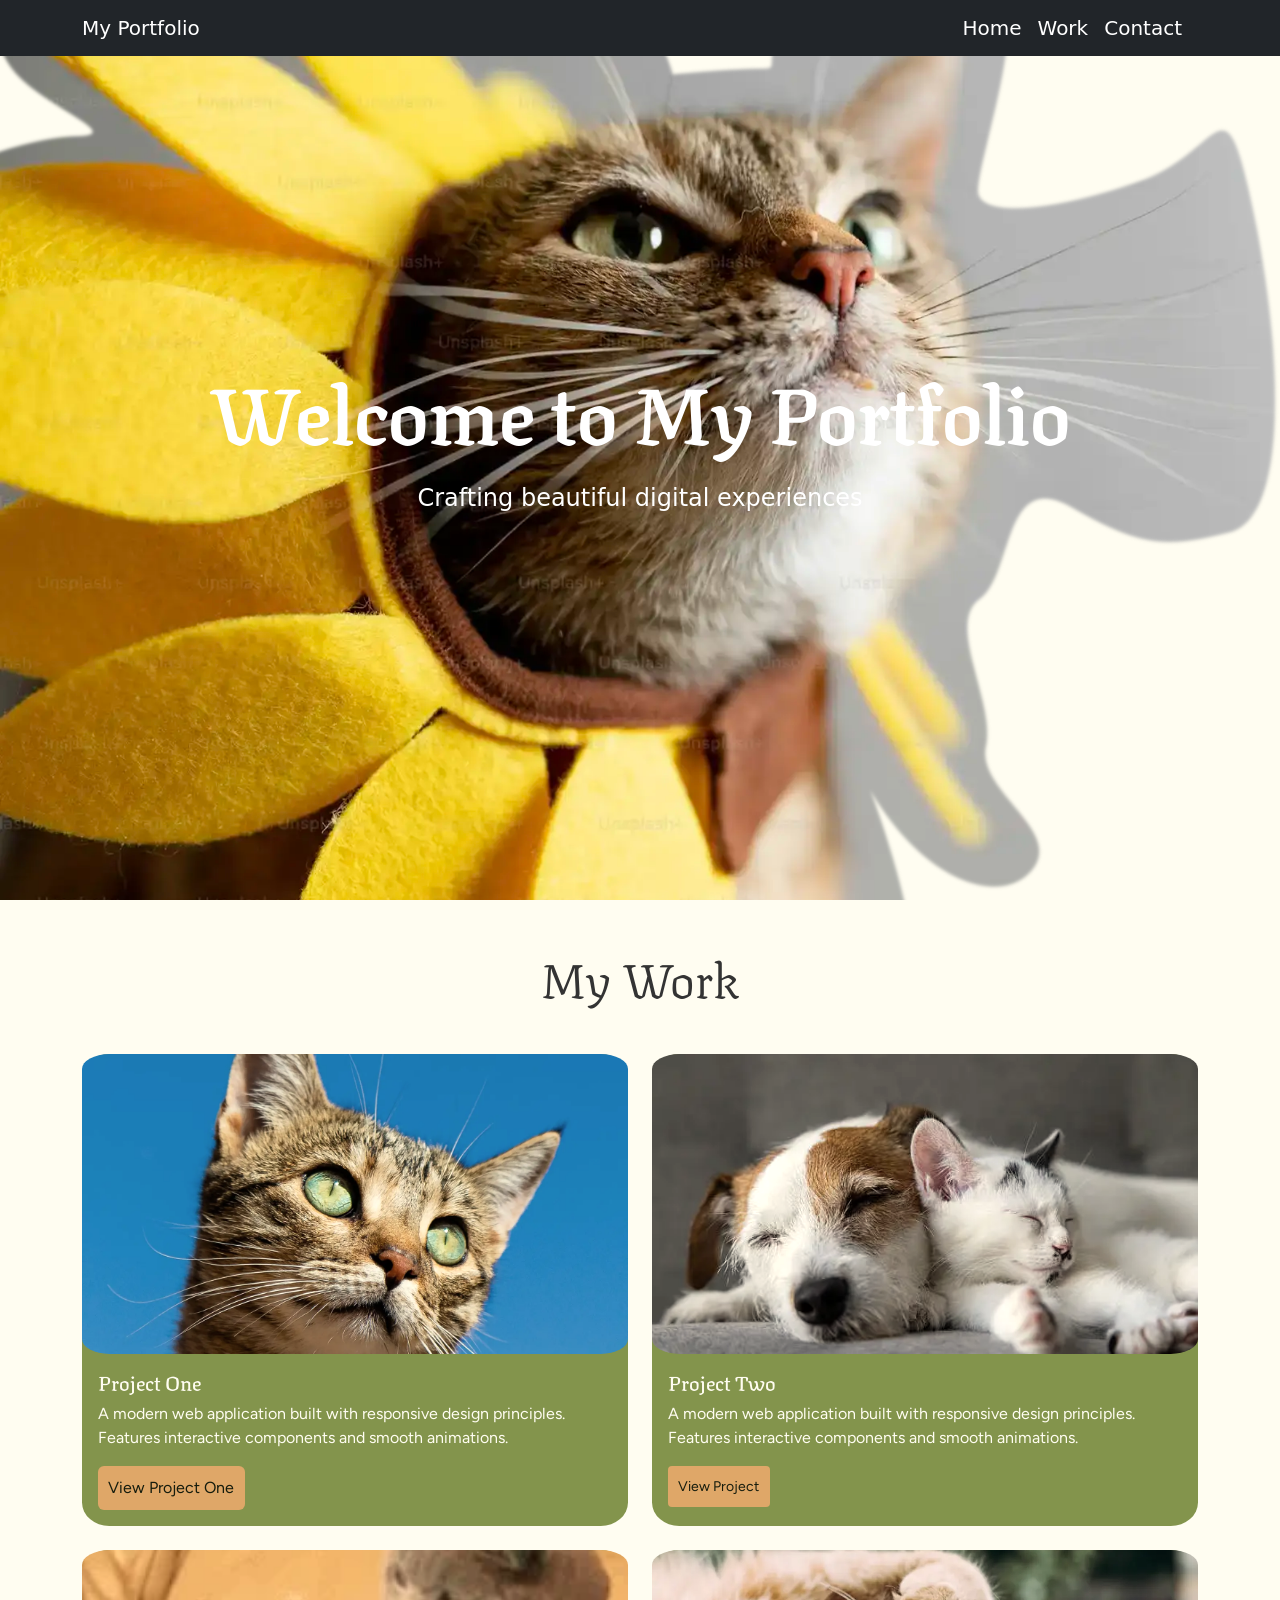
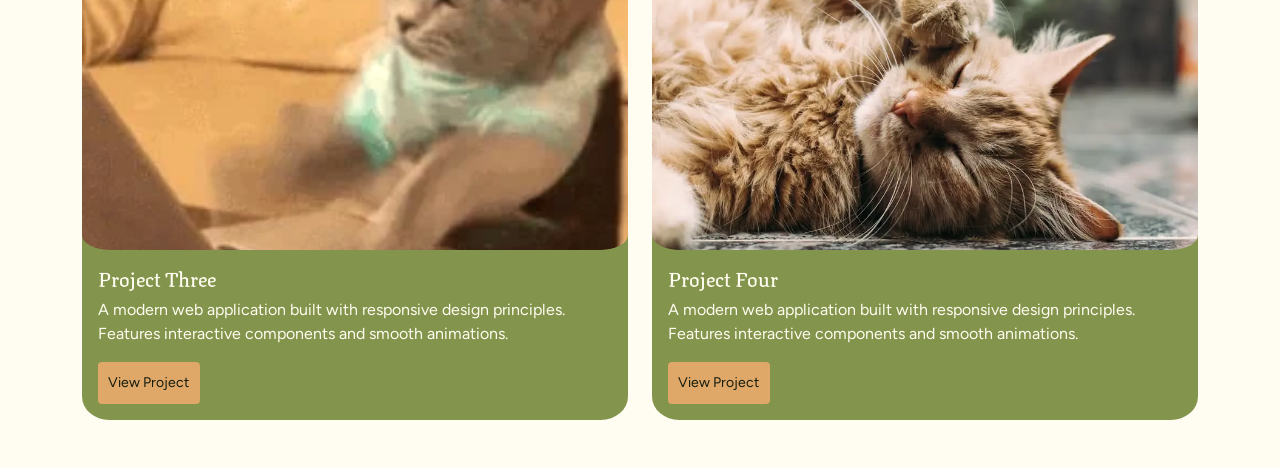
==== index.html @ 9da07349 "Added modal image, fix image size" ====
<!DOCTYPE html>
<html lang="en">

	<head>
		<link rel="stylesheet" href="https://cdnjs.cloudflare.com/ajax/libs/animate.css/4.1.1/animate.min.css"/>
		
		<meta name="viewport" content="width=device-width, initial-scale=1">

		<title>Gwynnevere Vang</title>

		<link href="https://cdn.jsdelivr.net/npm/bootstrap@5.3.8/dist/css/bootstrap.min.css" rel="stylesheet" integrity="sha384-sRIl4kxILFvY47J16cr9ZwB07vP4J8+LH7qKQnuqkuIAvNWLzeN8tE5YBujZqJLB" crossorigin="anonymous">

		<link href="./styles/style.css" rel="stylesheet">
	</head>
	
	<body>
		<!-- Navigation -->
		<nav class="navbar navbar-expand-lg navbar-dark bg-dark fixed-top">
			<div class="container">
				<a class="navbar-brand" href="#">My Portfolio</a>
				<div class="collapse navbar-collapse" id="navbarNav">
					<ul class="navbar-nav ms-auto">
						<li class="nav-item">
							<a class="navbar-brand" href="#hero">Home</a>
						</li>
						<li class="nav-item">
							<a class="navbar-brand" href="#work">Work</a>
						</li>
						<li class="nav-item">
							<a class="navbar-brand" href="#contact">Contact</a>
						</li>
					</ul>
				</div>
			</div>
		</nav>

		<!-- Hero Section -->
		<section id="hero" class="hero-section">
			<div class="container h-100 d-flex align-items-center justify-content-center">
				<div class="text-center text-white">
					<h1 class="display-1 fw-bold mb-4">Welcome to My Portfolio</h1>
					<p class="lead mb-4">Crafting beautiful digital experiences</p>
				</div>
			</div>
		</section>

		<!-- Work Section -->
		<section id="work" class="py-5 sans-serif">
			<div class="container">
				<h2 class="text-center mb-5 display-5">My Work</h2>
				
				<div class="row g-4">
					<!-- Work 1 -->
					<div class="col-md-6">
						<div class="card h-100 work-card">
							<img src="images/bluecat.webp">
							<div class="card-body">
								<h5 class="card-title">Project One</h5>
								<p class="card-text">A modern web application built with responsive design principles. Features interactive components and smooth animations.</p>
								<button type="button" class="btn btn-primary" data-bs-toggle="modal" data-bs-target="#projOneDetails">
 									 View Project One
								</button>
								
							</div>
						</div>
					</div>

					<!-- Work 2 -->
					<div class="col-md-6">
						<div class="card h-100 work-card">
							<img src="images/catfriend.webp">
							<div class="card-body">
								<h5 class="card-title">Project Two</h5>
								<p class="card-text">A modern web application built with responsive design principles. Features interactive components and smooth animations.</p>
								<a href="#" class="btn btn-sm btn-primary">View Project</a>
							</div>
						</div>
					</div>

					<!-- Work 3 -->
					<div class="col-md-6">
						<div class="card h-100 work-card">
							<img src="images/catkeyboard.webp">
							<div class="card-body">
								<h5 class="card-title">Project Three</h5>
								<p class="card-text">A modern web application built with responsive design principles. Features interactive components and smooth animations.</p>
								<a href="#" class="btn btn-sm btn-primary">View Project</a>
							</div>
						</div>
					</div>

					<!-- Work 4 -->
					<div class="col-md-6">
						<div class="card h-100 work-card">
							<img src="images/orangecat.webp">
							<div class="card-body">
								<h5 class="card-title">Project Four</h5>
								<p class="card-text">A modern web application built with responsive design principles. Features interactive components and smooth animations.</p>
								<a href="#" class="btn btn-sm btn-primary">View Project</a>
							</div>
						</div>
					</div>
				</div>
			</div>

			<!-- Modal -->
			<div class="modal fade" id="projOneDetails" tabindex="-1" aria-labelledby="exampleModalLabel" aria-hidden="true">
				<div class="modal-dialog .modal-fullscreen">
					<div class="modal-content">
						<div class="modal-header">
							<h1 class="modal-title fs-5" id="exampleModalLabel">Modal title</h1>
							<button type="button" class="btn-close" data-bs-dismiss="modal" aria-label="Close"></button>
						</div>
						<div class="modal-body">
							<div class="container">
								<div class="row">
									<div class="col-md-3">
										<h2>Gatito</h2>
									</div>
									<div class="col-md-9">
										<img src="images/bluecat.webp">
									</div>
								</div>
							</div>
						</div>
						<div class="modal-footer">
							<button type="button" class="btn btn-secondary" data-bs-dismiss="modal">Close</button>
						</div>
					</div>
				</div>
			</div>



		</section>

		<script src="https://cdn.jsdelivr.net/npm/bootstrap@5.3.8/dist/js/bootstrap.bundle.min.js" integrity="sha384-FKyoEForCGlyvwx9Hj09JcYn3nv7wiPVlz7YYwJrWVcXK/BmnVDxM+D2scQbITxI" crossorigin="anonymous"></script>
	</body>
</html>
---- styles/style.css ----
@import url('https://fonts.googleapis.com/css2?family=Texturina:ital,opsz,wght@0,12..72,100..900;1,12..72,100..900&display=swap');
@import url('https://fonts.googleapis.com/css2?family=Figtree:ital,wght@0,300..900;1,300..900&display=swap');

:root {
    --bg-color: #FFFDF1; 
    --text-color: #151C0D; 
    --highlight-color-one: #83944C; 
    --highlight-color-two: #DFA768; 
}

body {
    background-color: var(--bg-color);
    color: var(--text-color);
    
}
/* Hero Section */
.hero-section {
    background: url('../images/sunflowercat.webp') no-repeat center;
    background-size: cover;
    background-position: center;
    height: 100vh;
    display: flex;
    align-items: center;
    justify-content: center;
    color: white;
}

.bg-light {
    background-color: red;
}

.hero-section h1 {
    font-family: "Texturina", serif;
    font-weight: 700;
}

h2, h3, h4, h5 {
    font-family: "Texturina", serif;
    color: #151C0D;
}

.hero-section .lead {
    font-size: 1.5rem;
}

.btn {
    background-color: var(--highlight-color-two);
    color: #151C0D;
    border: none;
    padding: 2%;
}

.work-card img {
    height: 300px;
    object-fit: cover;
    border-radius: 5%;
    filter: sepia(20%);
}

.work-card {
    font-family: "Figtree", sans-serif;
    border-radius: 5%;
    border: none;
    background: #83944C;
    color: #FFFDF1;
}

h2 {
    font-weight: 700;
    color: #333;
}

.modal-boy img {
    width: 50%;
}
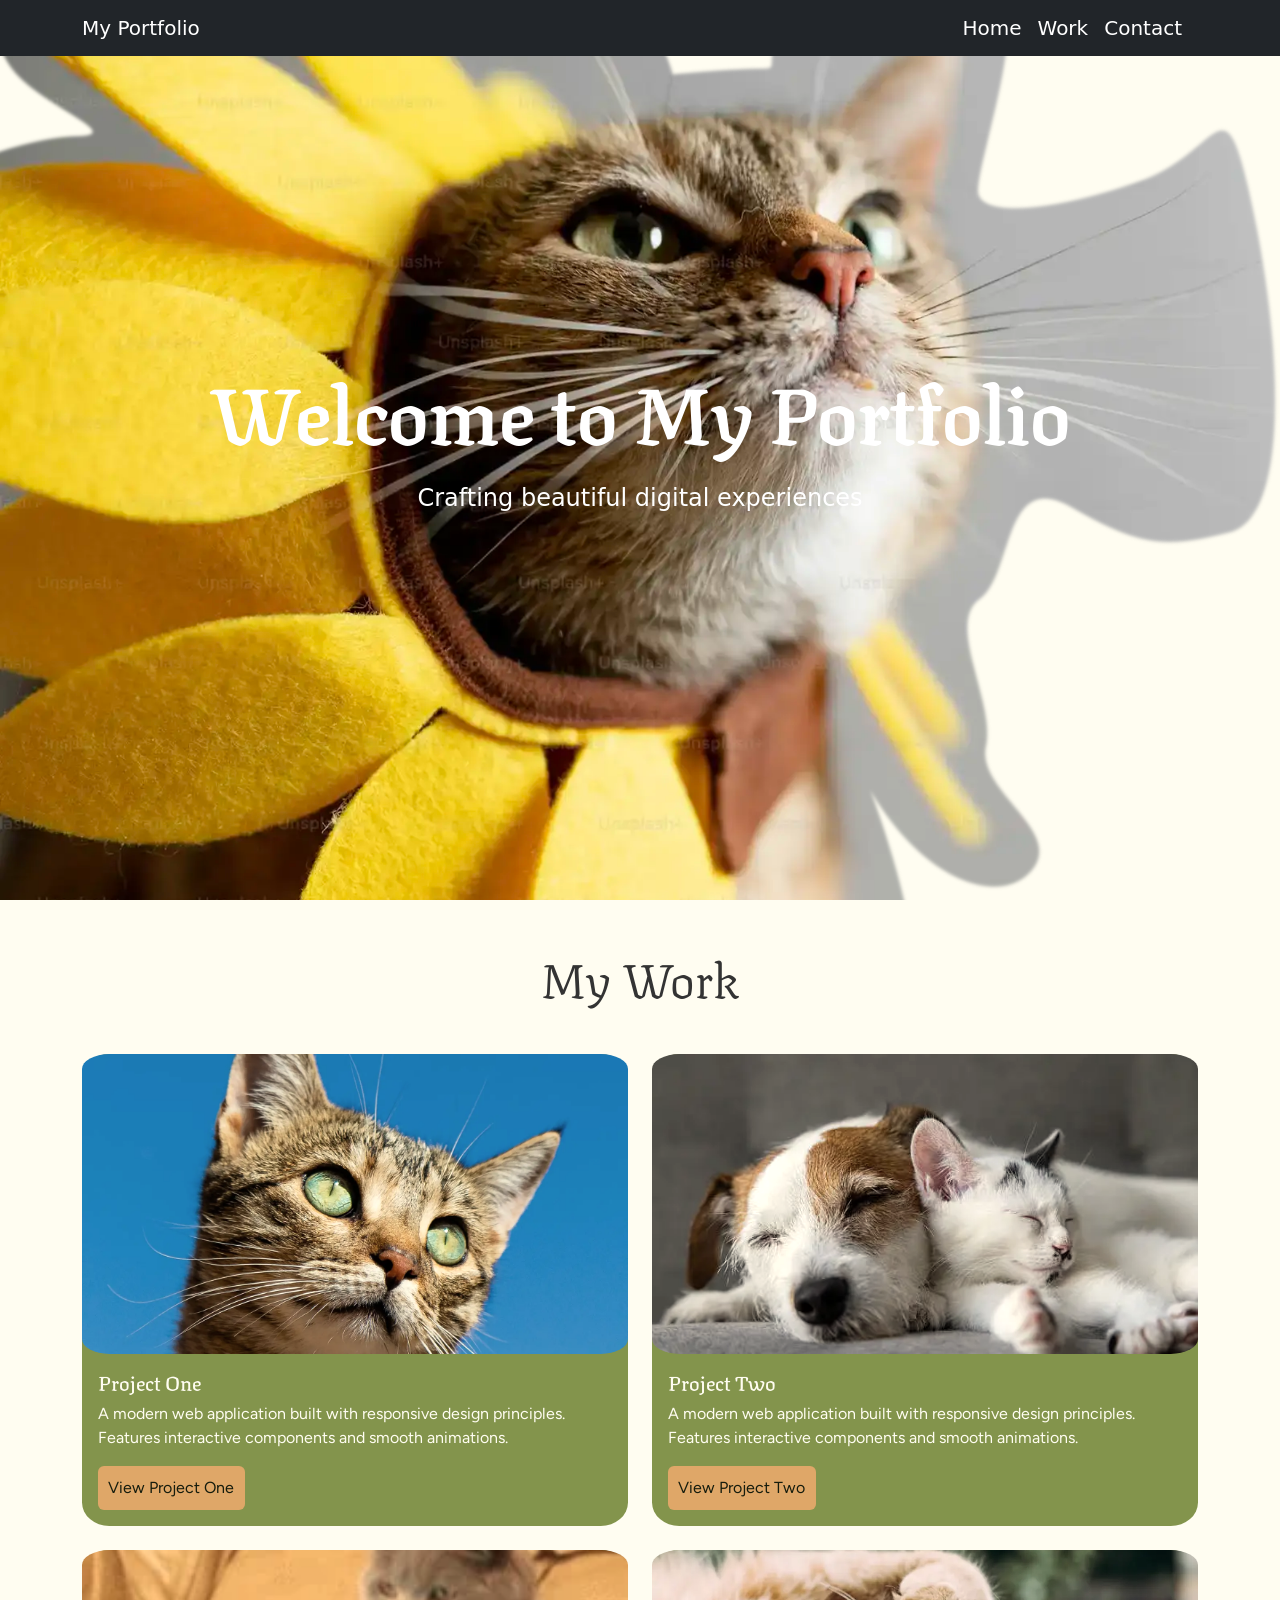
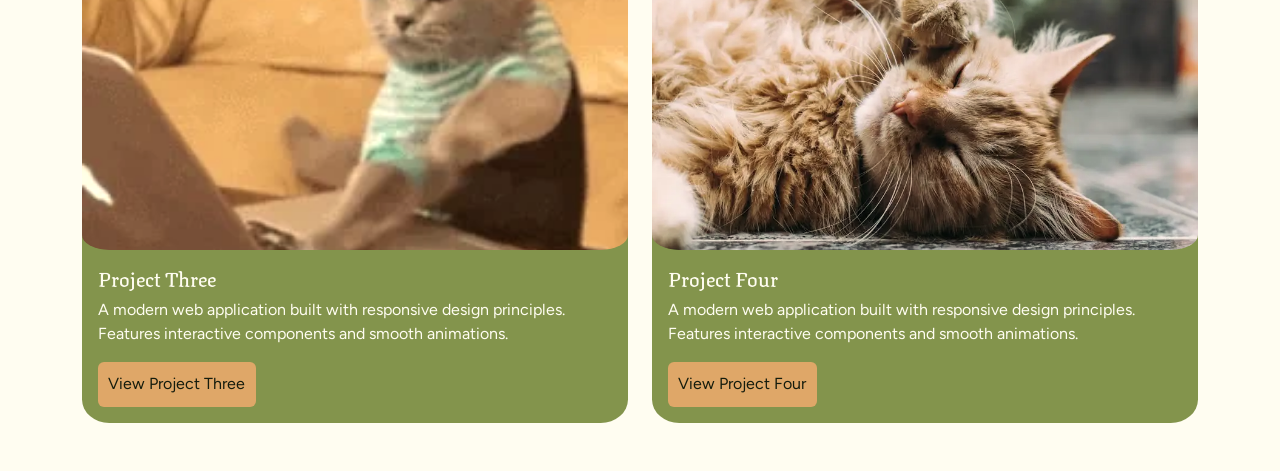
==== commit ab0f0d29: "Added modals for 2, 3, and 4" ====
--- a/index.html
+++ b/index.html
@@ -72,7 +72,9 @@
 							<div class="card-body">
 								<h5 class="card-title">Project Two</h5>
 								<p class="card-text">A modern web application built with responsive design principles. Features interactive components and smooth animations.</p>
-								<a href="#" class="btn btn-sm btn-primary">View Project</a>
+								<button type="button" class="btn btn-primary" data-bs-toggle="modal" data-bs-target="#projTwoDetails">
+ 									 View Project Two
+								</button>
 							</div>
 						</div>
 					</div>
@@ -84,7 +86,9 @@
 							<div class="card-body">
 								<h5 class="card-title">Project Three</h5>
 								<p class="card-text">A modern web application built with responsive design principles. Features interactive components and smooth animations.</p>
-								<a href="#" class="btn btn-sm btn-primary">View Project</a>
+								<button type="button" class="btn btn-primary" data-bs-toggle="modal" data-bs-target="#projThreeDetails">
+ 									 View Project Three
+								</button>
 							</div>
 						</div>
 					</div>
@@ -96,19 +100,21 @@
 							<div class="card-body">
 								<h5 class="card-title">Project Four</h5>
 								<p class="card-text">A modern web application built with responsive design principles. Features interactive components and smooth animations.</p>
-								<a href="#" class="btn btn-sm btn-primary">View Project</a>
-							</div>
-						</div>
-					</div>
-				</div>
-			</div>
-
-			<!-- Modal -->
-			<div class="modal fade" id="projOneDetails" tabindex="-1" aria-labelledby="exampleModalLabel" aria-hidden="true">
-				<div class="modal-dialog .modal-fullscreen">
-					<div class="modal-content">
-						<div class="modal-header">
-							<h1 class="modal-title fs-5" id="exampleModalLabel">Modal title</h1>
+								<button type="button" class="btn btn-primary" data-bs-toggle="modal" data-bs-target="#projFourDetails">
+ 									 View Project Four
+								</button>
+							</div>
+						</div>
+					</div>
+				</div>
+			</div>
+
+			<!-- Modal 1 -->
+			<div class="modal fade" id="projOneDetails" tabindex="-1" 		aria-labelledby="exampleModalLabel" aria-hidden="true">
+				<div class="modal-dialog .modal-fullscreen">
+					<div class="modal-content">
+						<div class="modal-header">
+							<h1 class="modal-title fs-5" id="exampleModalLabel">Cat!</h1>
 							<button type="button" class="btn-close" data-bs-dismiss="modal" aria-label="Close"></button>
 						</div>
 						<div class="modal-body">
@@ -129,9 +135,84 @@
 					</div>
 				</div>
 			</div>
-
-
-
+<!-- Modal 2 -->
+			<div class="modal fade" id="projTwoDetails" tabindex="-1" aria-labelledby="exampleModalLabel" aria-hidden="true">
+				<div class="modal-dialog .modal-fullscreen">
+					<div class="modal-content">
+						<div class="modal-header">
+							<h1 class="modal-title fs-5" id="exampleModalLabel">Besties</h1>
+							<button type="button" class="btn-close" data-bs-dismiss="modal" aria-label="Close"></button>
+						</div>
+						<div class="modal-body">
+							<div class="container">
+								<div class="row">
+									<div class="col-md-3">
+										<h2>I wonder what they're dreaming about...</h2>
+									</div>
+									<div class="col-md-9">
+										<img src="images/catfriend.webp">
+									</div>
+								</div>
+							</div>
+						</div>
+						<div class="modal-footer">
+							<button type="button" class="btn btn-secondary" data-bs-dismiss="modal">Close</button>
+						</div>
+					</div>
+				</div>
+			</div>
+<!-- Modal 3 -->
+			<div class="modal fade" id="projThreeDetails" tabindex="-1" aria-labelledby="exampleModalLabel" aria-hidden="true">
+				<div class="modal-dialog .modal-fullscreen">
+					<div class="modal-content">
+						<div class="modal-header">
+							<h1 class="modal-title fs-5" id="exampleModalLabel">IN A RUSH!!!!</h1>
+							<button type="button" class="btn-close" data-bs-dismiss="modal" aria-label="Close"></button>
+						</div>
+						<div class="modal-body">
+							<div class="container">
+								<div class="row">
+									<div class="col-md-3">
+										<h2>No time...to talk...must...type..</h2>
+									</div>
+									<div class="col-md-9">
+										<img src="images/catkeyboard.webp">
+									</div>
+								</div>
+							</div>
+						</div>
+						<div class="modal-footer">
+							<button type="button" class="btn btn-secondary" data-bs-dismiss="modal">Close</button>
+						</div>
+					</div>
+				</div>
+			</div>
+			<!-- Modal 4 -->
+			<div class="modal fade" id="projFourDetails" tabindex="-1" aria-labelledby="exampleModalLabel" aria-hidden="true">
+				<div class="modal-dialog .modal-fullscreen">
+					<div class="modal-content">
+						<div class="modal-header">
+							<h1 class="modal-title fs-5" id="exampleModalLabel">Sleepy Cat</h1>
+							<button type="button" class="btn-close" data-bs-dismiss="modal" aria-label="Close"></button>
+						</div>
+						<div class="modal-body">
+							<div class="container">
+								<div class="row">
+									<div class="col-md-3">
+										<h2>*yawn* -_- zzZ</h2>
+									</div>
+									<div class="col-md-9">
+										<img src="images/orangecat.webp">
+									</div>
+								</div>
+							</div>
+						</div>
+						<div class="modal-footer">
+							<button type="button" class="btn btn-secondary" data-bs-dismiss="modal">Close</button>
+						</div>
+					</div>
+				</div>
+			</div>
 		</section>
 
 		<script src="https://cdn.jsdelivr.net/npm/bootstrap@5.3.8/dist/js/bootstrap.bundle.min.js" integrity="sha384-FKyoEForCGlyvwx9Hj09JcYn3nv7wiPVlz7YYwJrWVcXK/BmnVDxM+D2scQbITxI" crossorigin="anonymous"></script>
--- a/styles/style.css
+++ b/styles/style.css
@@ -70,6 +70,6 @@
     color: #333;
 }
 
-.modal-boy img {
-    width: 50%;
+.modal-body img {
+    width: 100%;
 }
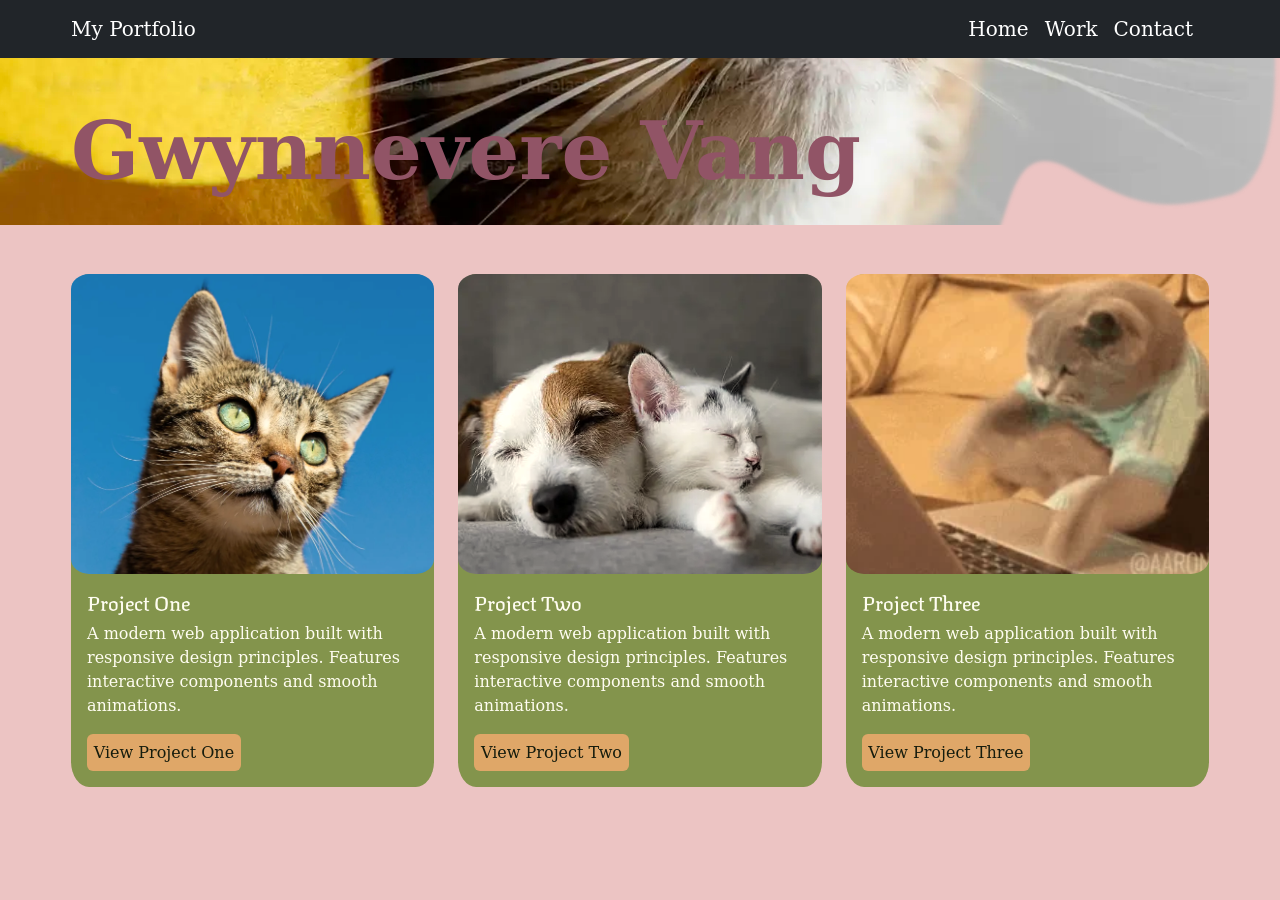
==== commit eb9b1b46: "Update 9.0 4/11 Removed 4th work card, adjusted col size and hero img size, added body font, added f" ====
--- a/index.html
+++ b/index.html
@@ -9,6 +9,8 @@
 		<title>Gwynnevere Vang</title>
 
 		<link href="https://cdn.jsdelivr.net/npm/bootstrap@5.3.8/dist/css/bootstrap.min.css" rel="stylesheet" integrity="sha384-sRIl4kxILFvY47J16cr9ZwB07vP4J8+LH7qKQnuqkuIAvNWLzeN8tE5YBujZqJLB" crossorigin="anonymous">
+
+		<link rel="stylesheet" href="./fonts/DejaVuSerif.ttf"/>
 
 		<link href="./styles/style.css" rel="stylesheet">
 	</head>
@@ -36,10 +38,13 @@
 
 		<!-- Hero Section -->
 		<section id="hero" class="hero-section">
-			<div class="container h-100 d-flex align-items-center justify-content-center">
+			<div class="container h-100 d-flex align-items-center justify-content-left">
 				<div class="text-center text-white">
-					<h1 class="display-1 fw-bold mb-4">Welcome to My Portfolio</h1>
-					<p class="lead mb-4">Crafting beautiful digital experiences</p>
+					<div class="row">
+						<div class="col">
+							<h1 class="display-1 fw-bold mb-4">Gwynnevere Vang</h1>
+						</div>
+					</div>
 				</div>
 			</div>
 		</section>
@@ -47,11 +52,10 @@
 		<!-- Work Section -->
 		<section id="work" class="py-5 sans-serif">
 			<div class="container">
-				<h2 class="text-center mb-5 display-5">My Work</h2>
 				
 				<div class="row g-4">
 					<!-- Work 1 -->
-					<div class="col-md-6">
+					<div class="col-md-4">
 						<div class="card h-100 work-card">
 							<img src="images/bluecat.webp">
 							<div class="card-body">
@@ -66,7 +70,7 @@
 					</div>
 
 					<!-- Work 2 -->
-					<div class="col-md-6">
+					<div class="col-md-4">
 						<div class="card h-100 work-card">
 							<img src="images/catfriend.webp">
 							<div class="card-body">
@@ -80,7 +84,7 @@
 					</div>
 
 					<!-- Work 3 -->
-					<div class="col-md-6">
+					<div class="col-md-4">
 						<div class="card h-100 work-card">
 							<img src="images/catkeyboard.webp">
 							<div class="card-body">
@@ -92,20 +96,6 @@
 							</div>
 						</div>
 					</div>
-
-					<!-- Work 4 -->
-					<div class="col-md-6">
-						<div class="card h-100 work-card">
-							<img src="images/orangecat.webp">
-							<div class="card-body">
-								<h5 class="card-title">Project Four</h5>
-								<p class="card-text">A modern web application built with responsive design principles. Features interactive components and smooth animations.</p>
-								<button type="button" class="btn btn-primary" data-bs-toggle="modal" data-bs-target="#projFourDetails">
- 									 View Project Four
-								</button>
-							</div>
-						</div>
-					</div>
 				</div>
 			</div>
 
--- a/styles/style.css
+++ b/styles/style.css
@@ -1,8 +1,12 @@
 @import url('https://fonts.googleapis.com/css2?family=Texturina:ital,opsz,wght@0,12..72,100..900;1,12..72,100..900&display=swap');
-@import url('https://fonts.googleapis.com/css2?family=Figtree:ital,wght@0,300..900;1,300..900&display=swap');
+
+@font-face {
+    font-family: "DejaVu Serif";
+    src: url("fonts/DejaVuSerif.ttf") format("truetype");
+}
 
 :root {
-    --bg-color: #FFFDF1; 
+    --bg-color: #ecc4c3; 
     --text-color: #151C0D; 
     --highlight-color-one: #83944C; 
     --highlight-color-two: #DFA768; 
@@ -11,6 +15,7 @@
 body {
     background-color: var(--bg-color);
     color: var(--text-color);
+    font-family: "DejaVu Serif", serif;
     
 }
 /* Hero Section */
@@ -18,10 +23,11 @@
     background: url('../images/sunflowercat.webp') no-repeat center;
     background-size: cover;
     background-position: center;
-    height: 100vh;
+    padding-top: 100px;
+    height: 25vh;
     display: flex;
-    align-items: center;
-    justify-content: center;
+    align-items: left;
+    justify-content: left;
     color: white;
 }
 
@@ -30,8 +36,9 @@
 }
 
 .hero-section h1 {
-    font-family: "Texturina", serif;
-    font-weight: 700;
+    color: #915466;
+    font-family: "DejaVu Serif", serif;
+    font-weight: 600;
 }
 
 h2, h3, h4, h5 {
@@ -58,7 +65,7 @@
 }
 
 .work-card {
-    font-family: "Figtree", sans-serif;
+    font-family: "DejaVu Serif", serif;
     border-radius: 5%;
     border: none;
     background: #83944C;
@@ -72,4 +79,8 @@
 
 .modal-body img {
     width: 100%;
-}+}
+
+.container { 
+    padding: 1px
+}
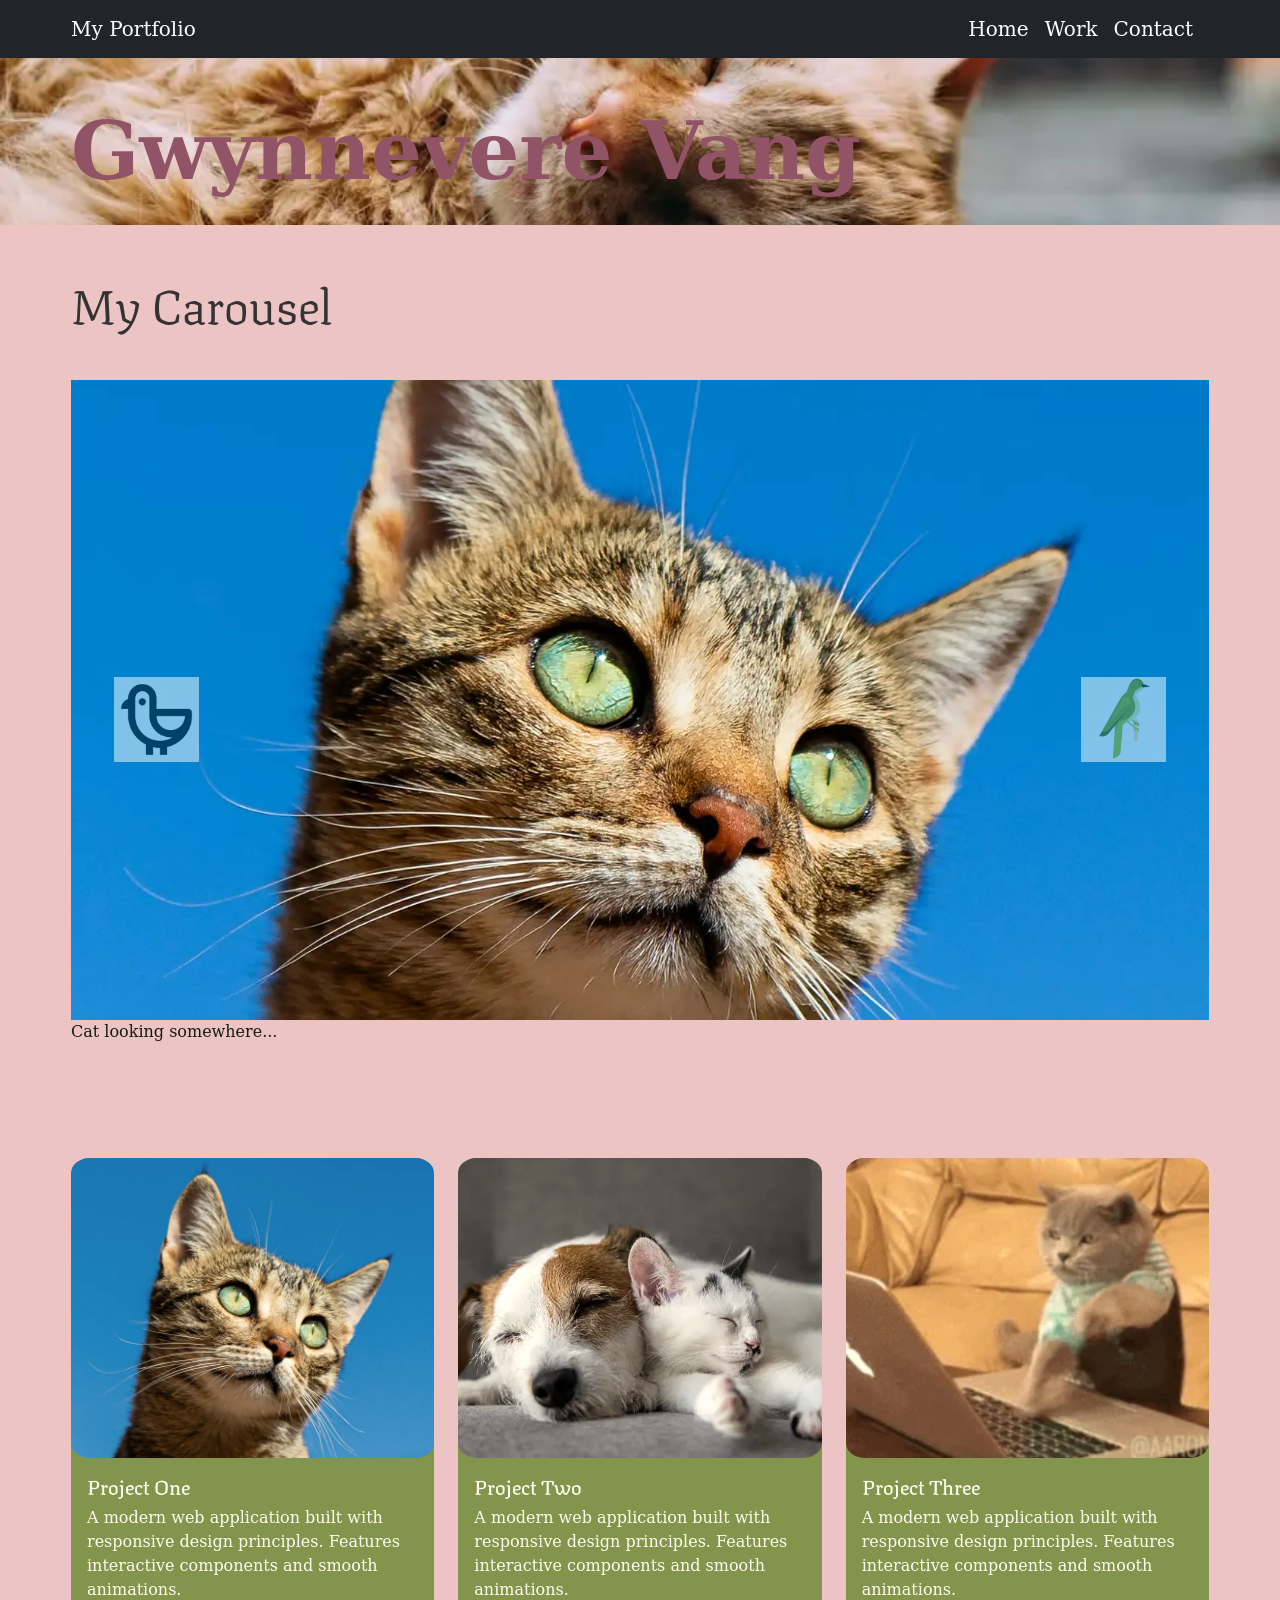
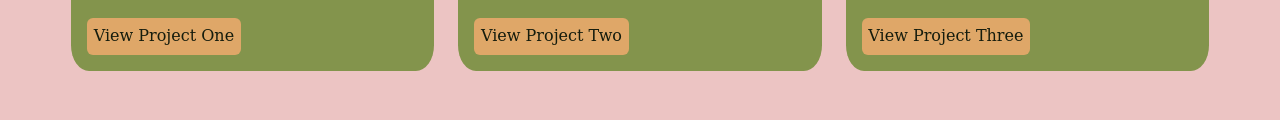
==== commit 18435465: "Carousel, buttons Added carousel, resized carousel imgs,  added captions, added button imgs. Imgs fr" ====
--- a/index.html
+++ b/index.html
@@ -49,6 +49,43 @@
 			</div>
 		</section>
 
+		<!--Carousel-->
+		<section class="carousel py-5">
+			<div class="container">
+				<h2 class="text-venter mb-5 display-5">My Carousel</h2>
+					<div id="catCarousel" class="carousel slide">
+						<div class="carousel-inner">
+							<div class="carousel-item active">
+								<img src="images/bluecat.webp">
+								<p>Cat looking somewhere...</p>
+							</div>
+							<div class="carousel-item">
+								<img src="images/catfriend.webp">
+								<p>best friends!</p>
+							</div>
+							<div class="carousel-item">
+								<img src="images/catkeyboard.webp">
+								<p>no time for anything!</p>
+							</div>
+							<div class="carousel-item">
+								<img src="images/sunflowercat.webp">
+								<p>halloween inspo</p>
+							</div>
+							<div class="carousel-item">
+								<img src="images/orangecat.webp">
+								<p>so tired -_-zzZ</p>
+							</div>
+						</div>
+						<button class="carousel-control-prev" type="button" data-bs-target="#catCarousel" data-bs-slide="prev">
+							<img src="images/birdie.jpg">
+						</button>
+						<button class="carousel-control-next" type="button" data-bs-target="#catCarousel" data-bs-slide="next">
+							<img src="images/greenbird.jpg">
+						</button>
+					</div>
+			</div>
+		</section>
+
 		<!-- Work Section -->
 		<section id="work" class="py-5 sans-serif">
 			<div class="container">
--- a/styles/style.css
+++ b/styles/style.css
@@ -20,7 +20,7 @@
 }
 /* Hero Section */
 .hero-section {
-    background: url('../images/sunflowercat.webp') no-repeat center;
+    background: url('../images/orangecat.webp') no-repeat center;
     background-size: cover;
     background-position: center;
     padding-top: 100px;
@@ -48,6 +48,24 @@
 
 .hero-section .lead {
     font-size: 1.5rem;
+}
+
+.carousel-inner img {
+    width: 100%; 
+    aspect-ratio: 16/9;
+    object-fit: cover;
+}
+
+.carousel-control-prev img {
+    width: 50%; 
+    aspect-ratio: 1/1;
+    object-fit: cover;
+}
+
+.carousel-control-next img {
+    width: 50%; 
+    aspect-ratio: 1/1;
+    object-fit: cover;
 }
 
 .btn {
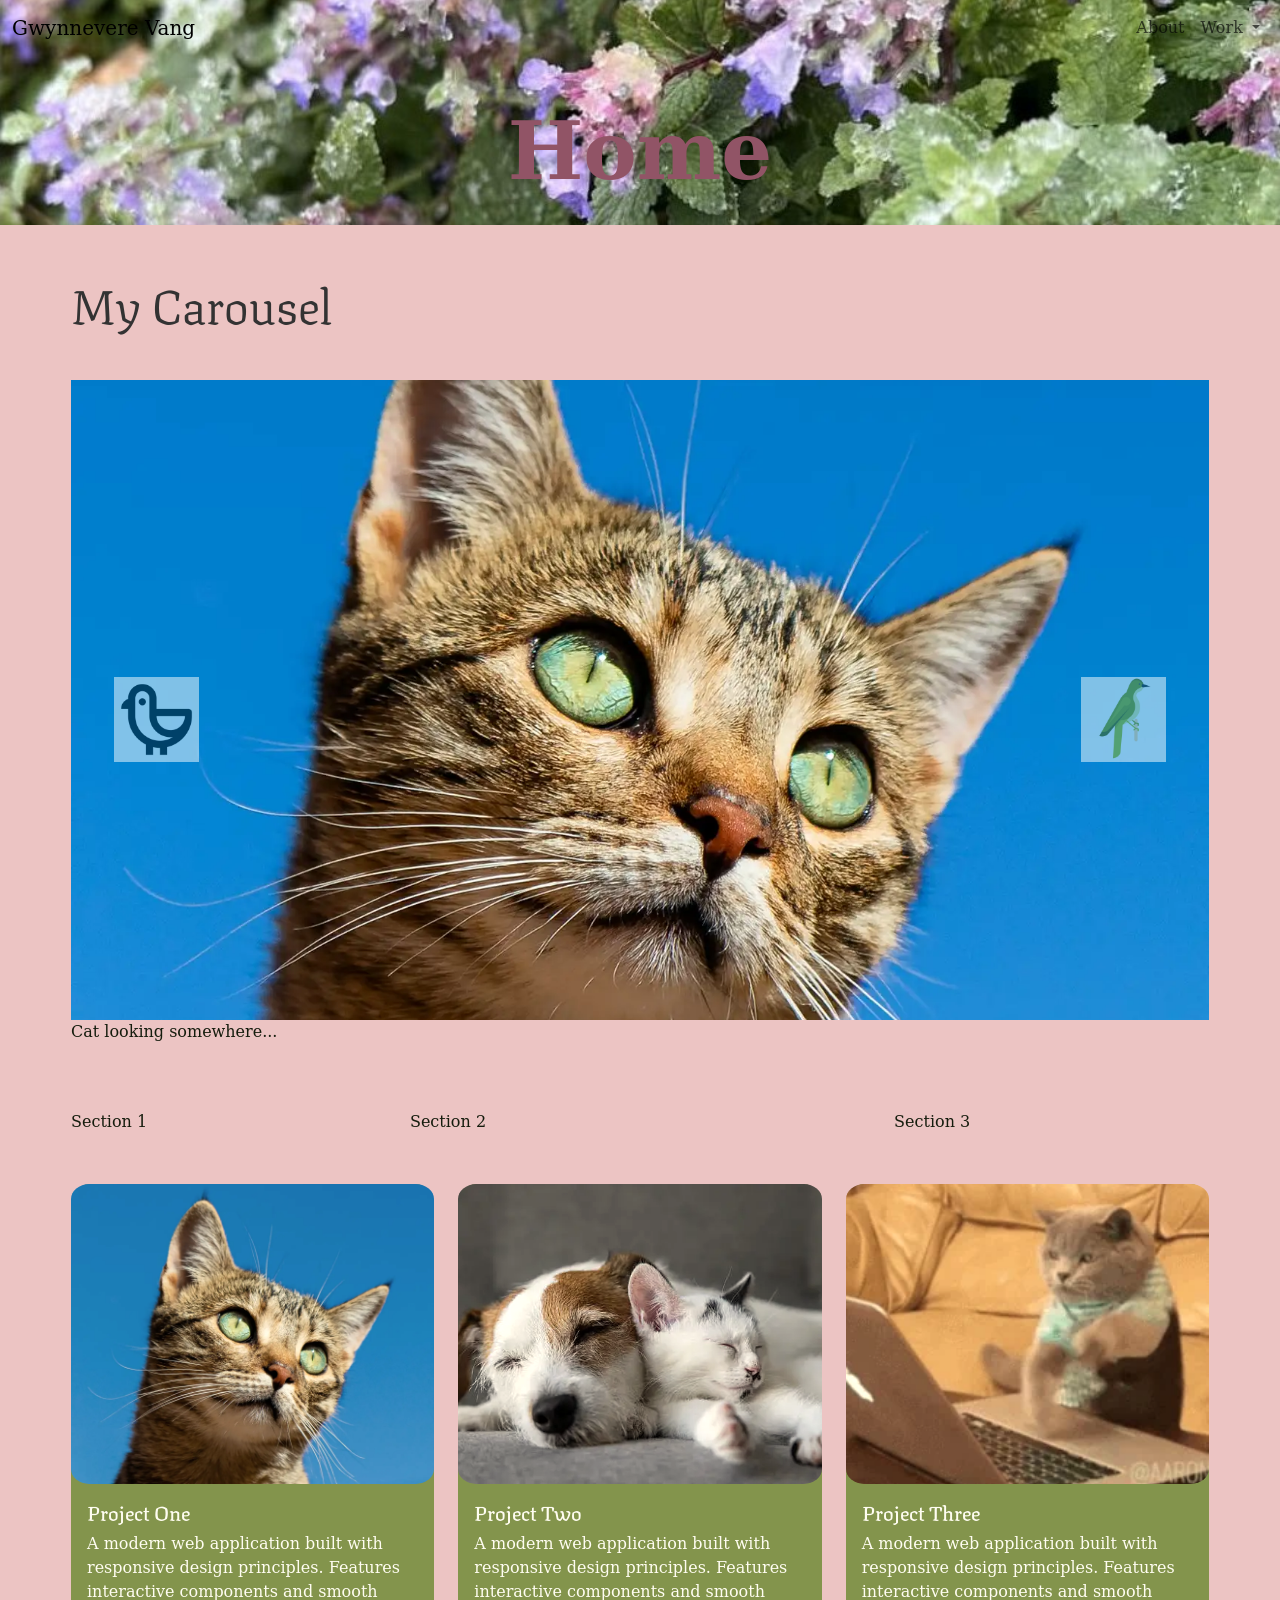
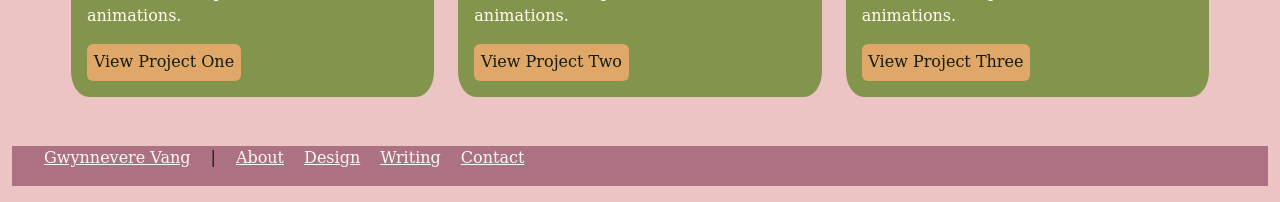
==== commit 4a8da628: "Added footer and navigation Added dropdown navigation, and footer content.  Also added jpg image, wi" ====
--- a/index.html
+++ b/index.html
@@ -17,19 +17,26 @@
 	
 	<body>
 		<!-- Navigation -->
-		<nav class="navbar navbar-expand-lg navbar-dark bg-dark fixed-top">
-			<div class="container">
-				<a class="navbar-brand" href="#">My Portfolio</a>
-				<div class="collapse navbar-collapse" id="navbarNav">
-					<ul class="navbar-nav ms-auto">
+		<nav class="navbar navbar-expand-md fixed-top">
+			<div class="container-fluid">
+				<a class="navbar-brand" href="#">Gwynnevere Vang</a>
+				<button class="navbar-toggler" type="button" data-bs-toggle="collapse" data-bs-target="#navbarText" aria-controls="navbarText" aria-expanded="false" aria-label="Toggle navigation">
+					<span class="navbar-toggler-icon"></span>
+				</button>
+				<div class="collapse navbar-collapse justify-content-end" id="navbarText">
+					<ul class="navbar-nav">
 						<li class="nav-item">
-							<a class="navbar-brand" href="#hero">Home</a>
+							<a class="nav-link" href="#">About</a>
 						</li>
-						<li class="nav-item">
-							<a class="navbar-brand" href="#work">Work</a>
-						</li>
-						<li class="nav-item">
-							<a class="navbar-brand" href="#contact">Contact</a>
+						<li class="nav-item dropdown">
+							<a class="nav-link dropdown-toggle" role="button" data-bs-toggle="dropdown">
+								Work
+							</a>
+							<ul class="dropdown-menu">
+								<li><a class="dropdown-item" href="#">Design</a></li>
+								<li><a class="dropdown-item" href="#">Writing</a></li>
+								<li><a class="dropdown-item" href="#">Photography</a></li>
+							</ul>
 						</li>
 					</ul>
 				</div>
@@ -38,11 +45,11 @@
 
 		<!-- Hero Section -->
 		<section id="hero" class="hero-section">
-			<div class="container h-100 d-flex align-items-center justify-content-left">
+			<div class="container h-100 d-flex align-items-center justify-content-center">
 				<div class="text-center text-white">
 					<div class="row">
 						<div class="col">
-							<h1 class="display-1 fw-bold mb-4">Gwynnevere Vang</h1>
+							<h1 class="display-1 fw-bold mb-4">Home</h1>
 						</div>
 					</div>
 				</div>
@@ -83,6 +90,16 @@
 							<img src="images/greenbird.jpg">
 						</button>
 					</div>
+			</div>
+		</section>
+
+		<section id="hompage">
+			<div class="container">
+				<div class="row">
+					<div class="col">Section 1</div>
+					<div class="col-5">Section 2</div>
+					<div class="col">Section 3</div>
+				</div>
 			</div>
 		</section>
 
@@ -242,6 +259,31 @@
 			</div>
 		</section>
 
-		<script src="https://cdn.jsdelivr.net/npm/bootstrap@5.3.8/dist/js/bootstrap.bundle.min.js" integrity="sha384-FKyoEForCGlyvwx9Hj09JcYn3nv7wiPVlz7YYwJrWVcXK/BmnVDxM+D2scQbITxI" crossorigin="anonymous"></script>
+		 <footer>
+	<div class="container-fluid">
+			<ul class="footer list">
+				<li class="footer-item">
+					<a class="footer-link" href="#">Gwynnevere Vang</a>
+				</li>
+				<li class="footer-item">
+					<p>|</p>
+				</li>
+				<li class="footer-item">
+					<a class="footer-link" href="#">About</a>
+				</li>
+				<li class="footer-item">
+					<a class="footer-link" href="#">Design</a>
+				</li>
+				<li class="footer-item">
+					<a class="footer-link" href="#">Writing</a>
+				</li>
+				<li class="footer-item">
+					<a class="footer-link" href="#">Contact</a>
+				</li>
+			</ul>
+	</div>
+</footer>
+
+		<script src="https://cdn.jsdelivr.net/npm/bootstrap@5.3.8/dist/js/bootstrap.bundle.min.js" integrity="sha384-FKyoEForCGlyvwx9Hj09JcYn3nv7wiPVlz7YYwJrWVcXK/BmnVDxM+D2scQli>bITxI" crossorigin="anonymous"></script>
 	</body>
 </html>
--- a/styles/style.css
+++ b/styles/style.css
@@ -20,7 +20,7 @@
 }
 /* Hero Section */
 .hero-section {
-    background: url('../images/orangecat.webp') no-repeat center;
+    background: url('../images/fheader.jpg') no-repeat center;
     background-size: cover;
     background-position: center;
     padding-top: 100px;
@@ -102,3 +102,14 @@
 .container { 
     padding: 1px
 }
+
+.footer { 
+    background-color: #ac7283;
+    list-style-type: none;
+    display: flex; 
+    gap: 20px; 
+}
+
+.footer-link { 
+    color: #fcf9f0;
+}
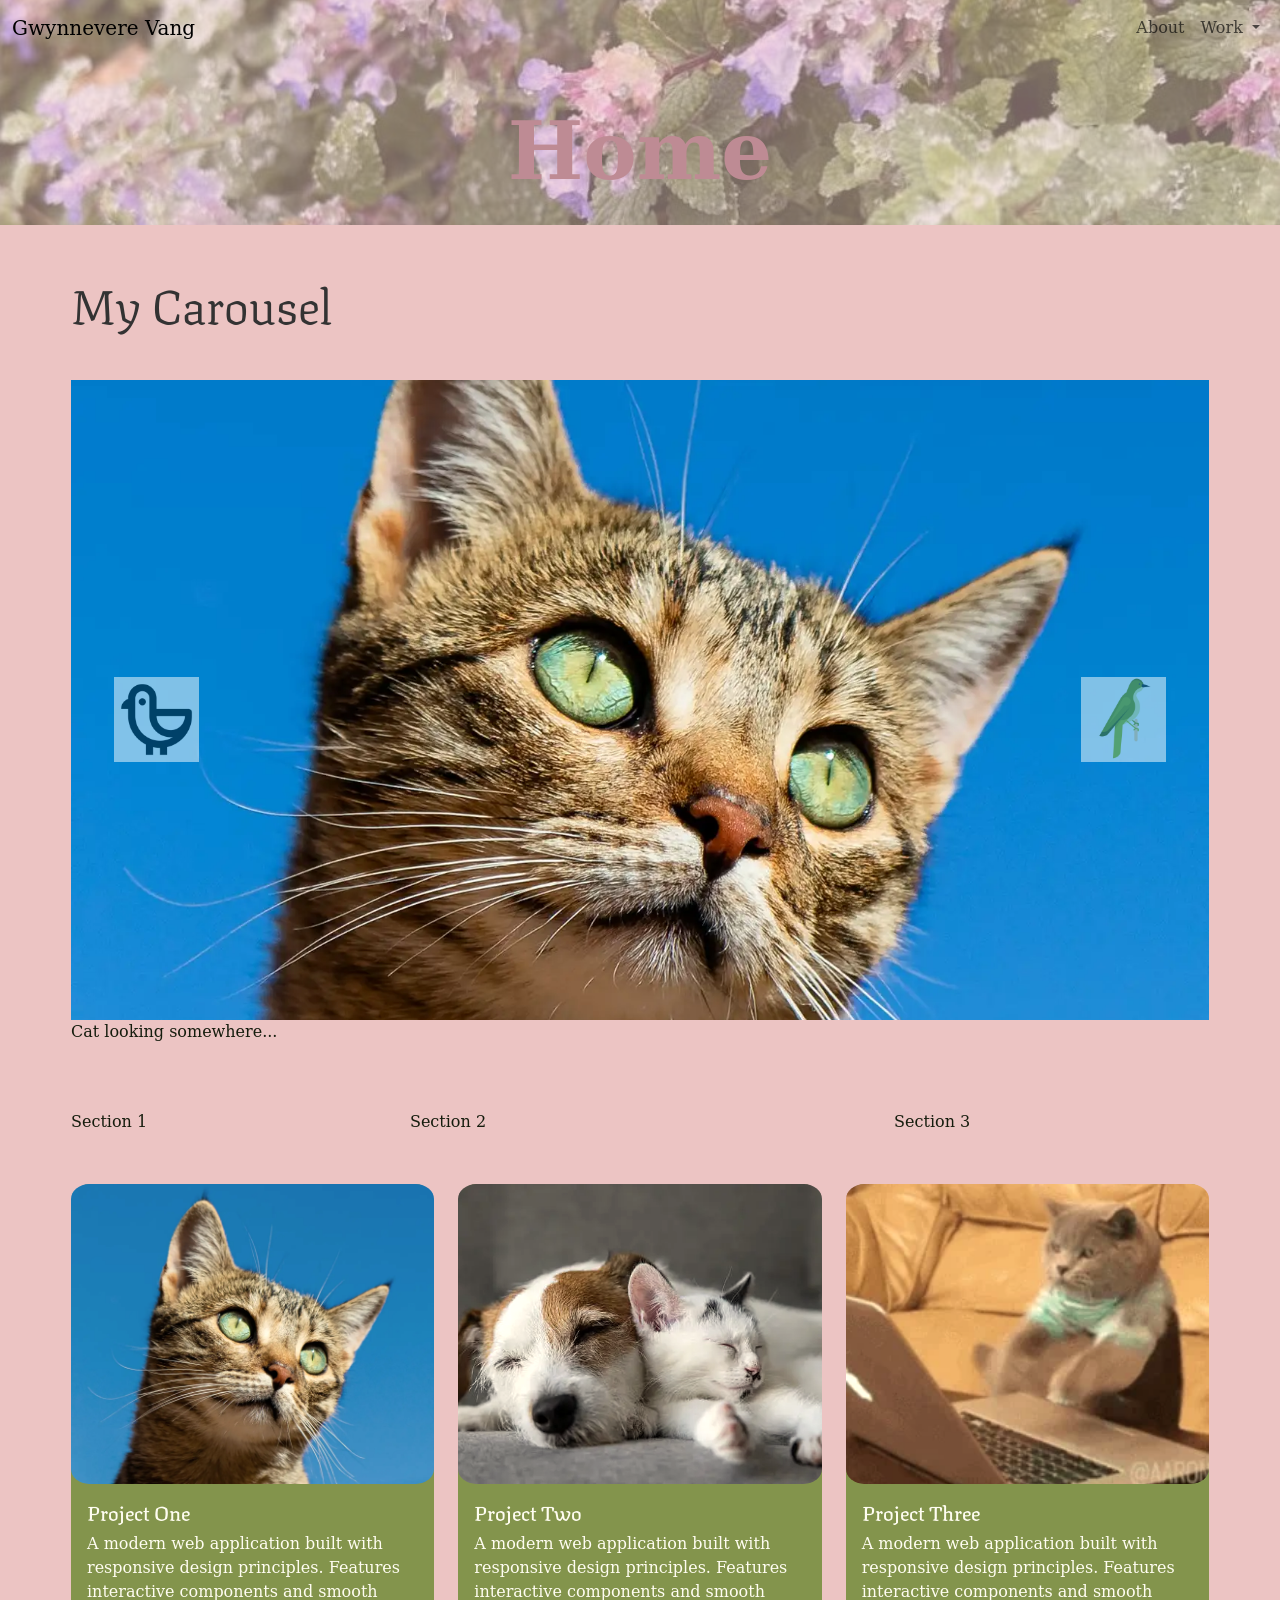
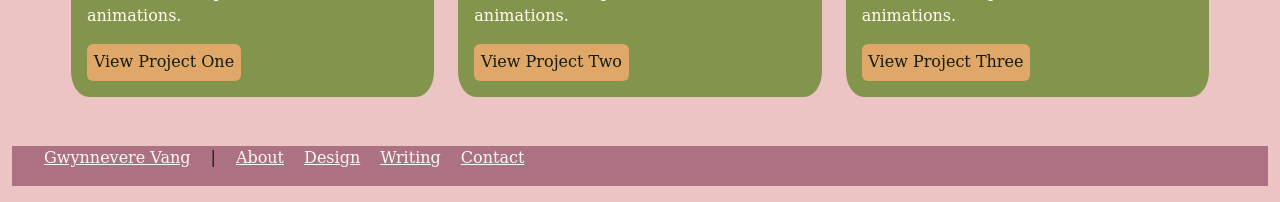
==== commit b49a1428: "Added work and about pages Added about, writing, design, and photography repo. Then linked all to ho" ====
--- a/index.html
+++ b/index.html
@@ -26,16 +26,16 @@
 				<div class="collapse navbar-collapse justify-content-end" id="navbarText">
 					<ul class="navbar-nav">
 						<li class="nav-item">
-							<a class="nav-link" href="#">About</a>
+							<a class="nav-link" href="about.html">About</a>
 						</li>
 						<li class="nav-item dropdown">
 							<a class="nav-link dropdown-toggle" role="button" data-bs-toggle="dropdown">
 								Work
 							</a>
 							<ul class="dropdown-menu">
-								<li><a class="dropdown-item" href="#">Design</a></li>
-								<li><a class="dropdown-item" href="#">Writing</a></li>
-								<li><a class="dropdown-item" href="#">Photography</a></li>
+								<li><a class="dropdown-item" href="design.html">Design</a></li>
+								<li><a class="dropdown-item" href="writing.html">Writing</a></li>
+								<li><a class="dropdown-item" href="photo.html">Photography</a></li>
 							</ul>
 						</li>
 					</ul>
--- a/styles/style.css
+++ b/styles/style.css
@@ -21,6 +21,7 @@
 /* Hero Section */
 .hero-section {
     background: url('../images/fheader.jpg') no-repeat center;
+    opacity: 50%;
     background-size: cover;
     background-position: center;
     padding-top: 100px;
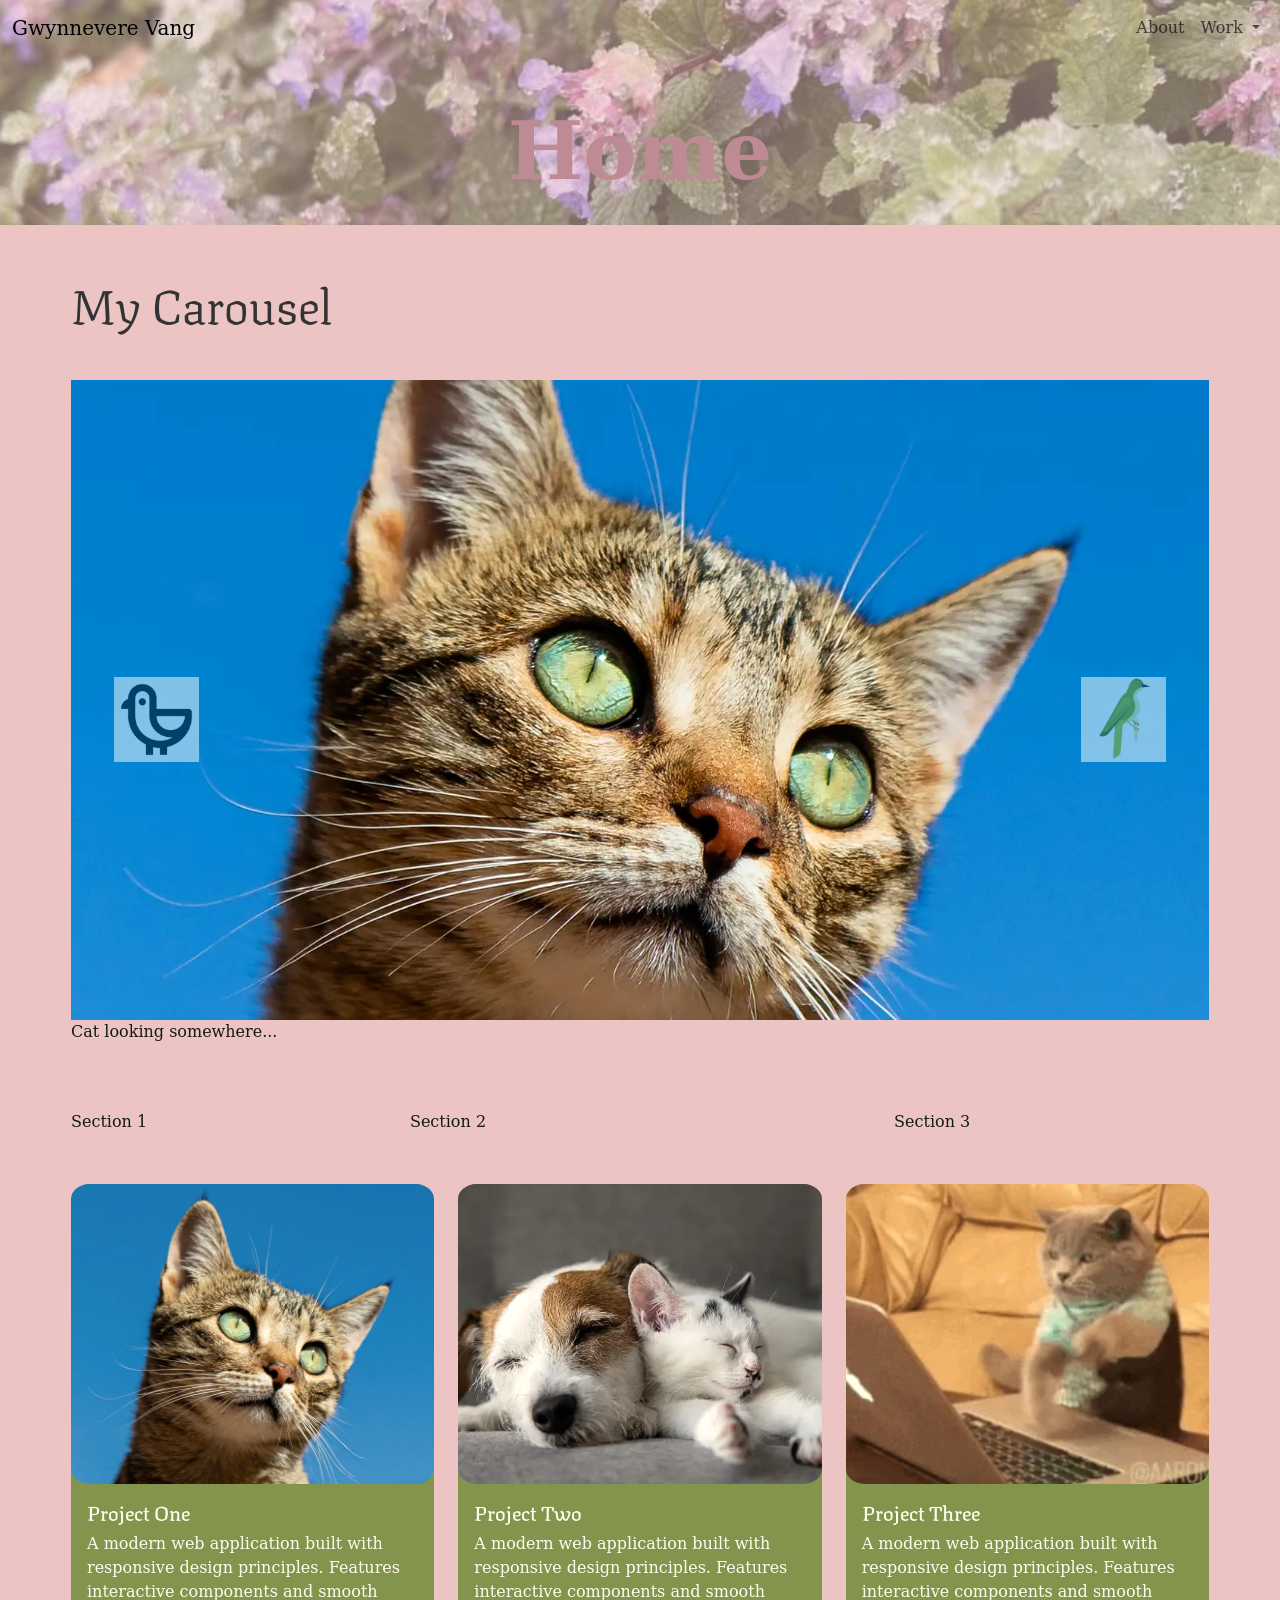
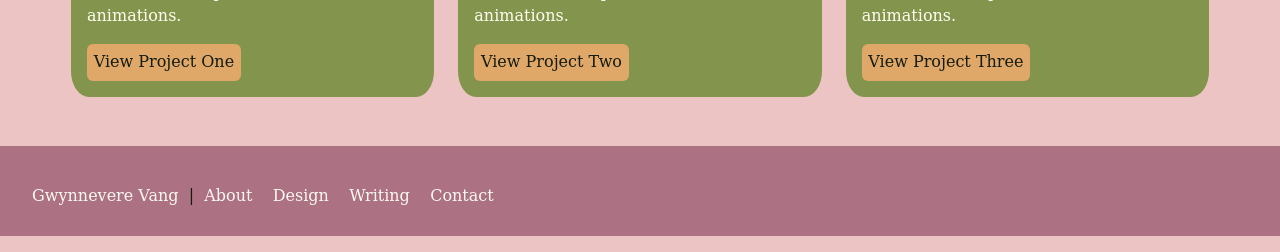
==== commit c237abe6: "Made footer better Added width to footer" ====
--- a/index.html
+++ b/index.html
@@ -260,25 +260,25 @@
 		</section>
 
 		 <footer>
-	<div class="container-fluid">
+	<div class="fixed bottom">
 			<ul class="footer list">
 				<li class="footer-item">
-					<a class="footer-link" href="#">Gwynnevere Vang</a>
+					<a class="footer-link" href="#">Gwynnevere Vang &nbsp</a>
 				</li>
 				<li class="footer-item">
 					<p>|</p>
 				</li>
 				<li class="footer-item">
-					<a class="footer-link" href="#">About</a>
-				</li>
-				<li class="footer-item">
-					<a class="footer-link" href="#">Design</a>
-				</li>
-				<li class="footer-item">
-					<a class="footer-link" href="#">Writing</a>
-				</li>
-				<li class="footer-item">
-					<a class="footer-link" href="#">Contact</a>
+					<a class="footer-link" href="#">&nbsp About &nbsp</a>
+				</li>
+				<li class="footer-item">
+					<a class="footer-link" href="#">&nbsp Design &nbsp</a>
+				</li>
+				<li class="footer-item">
+					<a class="footer-link" href="#">&nbsp Writing &nbsp</a>
+				</li>
+				<li class="footer-item">
+					<a class="footer-link" href="#">&nbsp Contact &nbsp</a>
 				</li>
 			</ul>
 	</div>
--- a/styles/style.css
+++ b/styles/style.css
@@ -105,12 +105,15 @@
 }
 
 .footer { 
+    width: 100%;
+    height: 10vh;
     background-color: #ac7283;
     list-style-type: none;
-    display: flex; 
-    gap: 20px; 
+    display: flex;
+    padding-top: 3%;
 }
 
 .footer-link { 
     color: #fcf9f0;
+    text-decoration: none;
 }
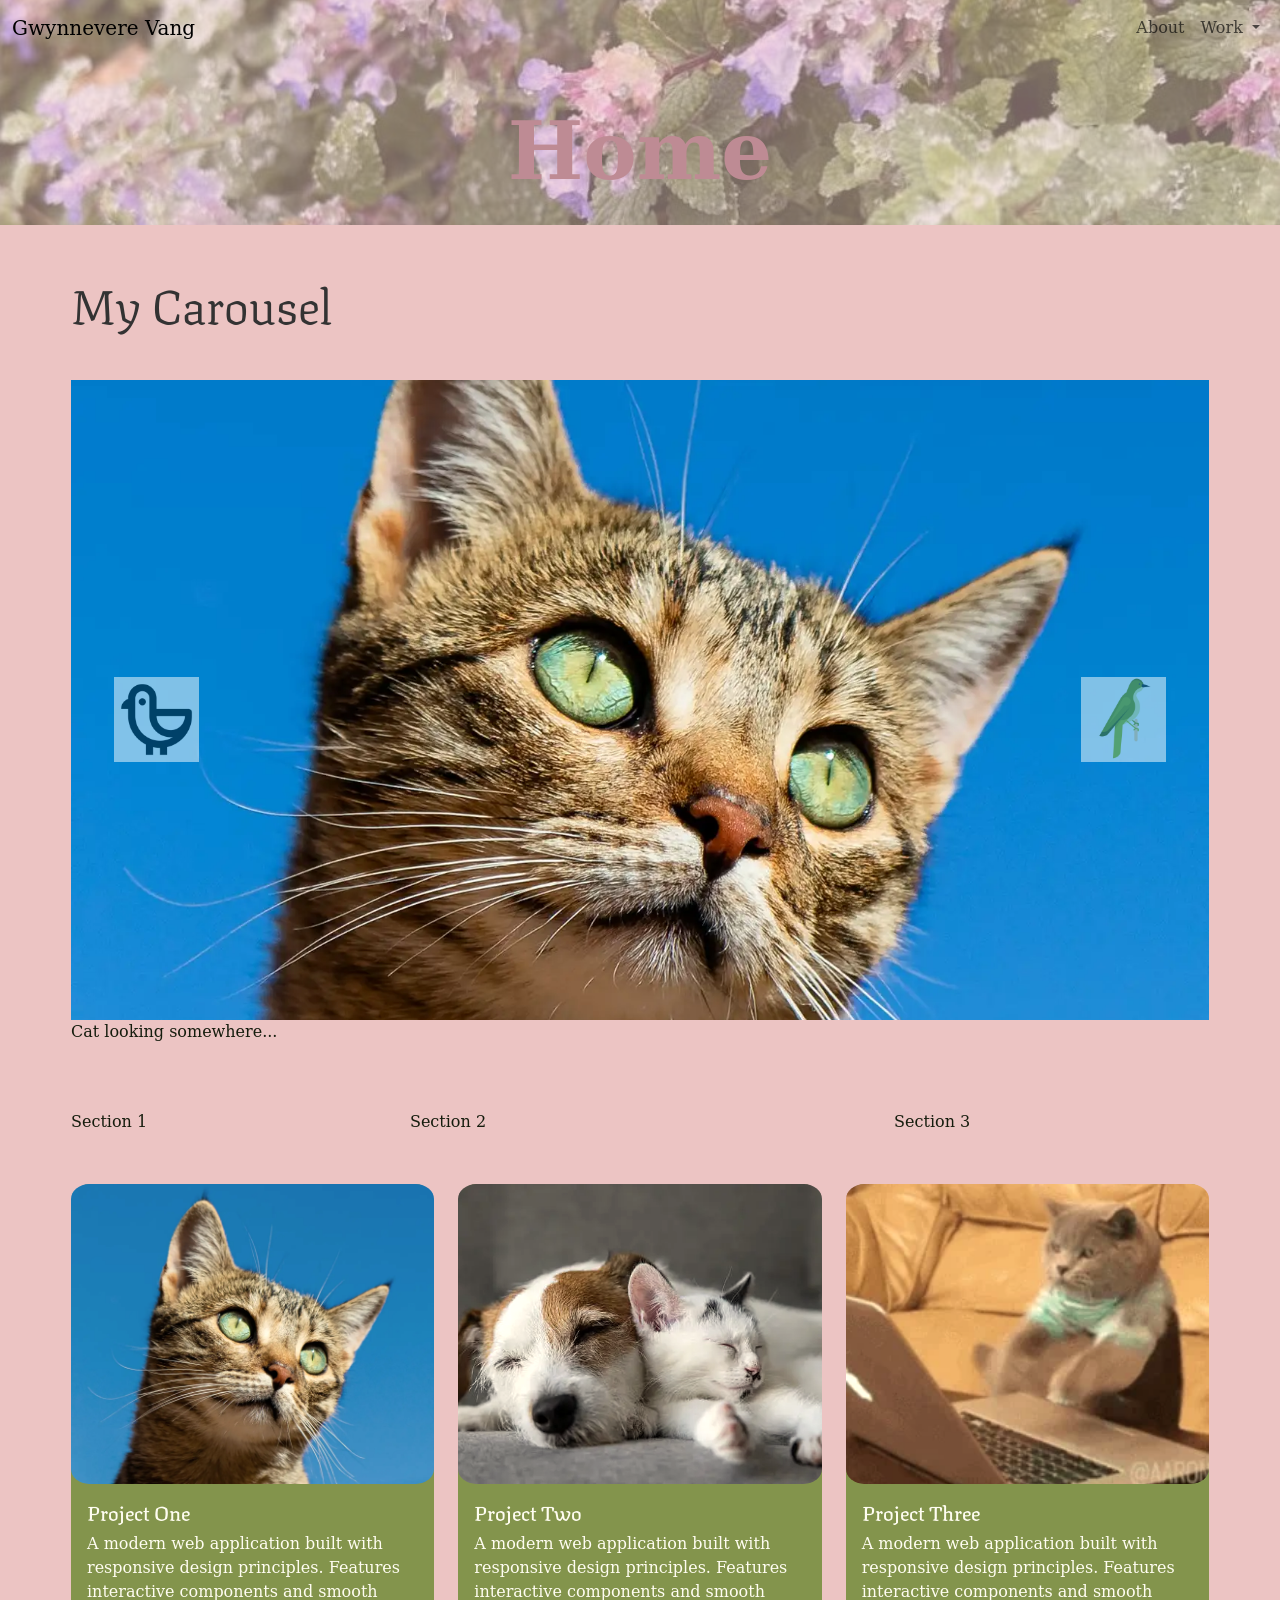
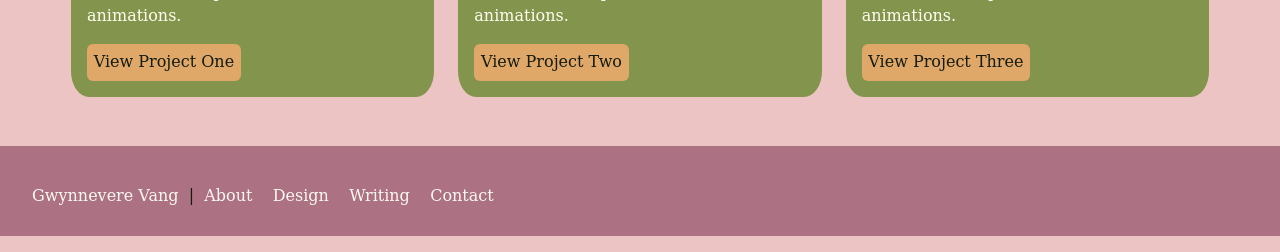
==== commit 2368dee9: "Added about page, add web initialization set up I added the format I actually want in my About page." ====
--- a/index.html
+++ b/index.html
@@ -6,13 +6,19 @@
 		
 		<meta name="viewport" content="width=device-width, initial-scale=1">
 
-		<title>Gwynnevere Vang</title>
+		<title>Gwynnevere Vang | About </title>
 
 		<link href="https://cdn.jsdelivr.net/npm/bootstrap@5.3.8/dist/css/bootstrap.min.css" rel="stylesheet" integrity="sha384-sRIl4kxILFvY47J16cr9ZwB07vP4J8+LH7qKQnuqkuIAvNWLzeN8tE5YBujZqJLB" crossorigin="anonymous">
 
 		<link rel="stylesheet" href="./fonts/DejaVuSerif.ttf"/>
 
 		<link href="./styles/style.css" rel="stylesheet">
+
+		<meta name="description" content="An aspiring journalist who dabbles in design, illustration, and writing based in Minnesota.">
+
+		<meta property="og:image" content="https://gwynnvang.github.io/images/headshot.webp">
+
+		<link rel="icon" href="images/GVlogo.png" type="images/GVicon.webp">
 	</head>
 	
 	<body>
--- a/styles/style.css
+++ b/styles/style.css
@@ -116,4 +116,39 @@
 .footer-link { 
     color: #fcf9f0;
     text-decoration: none;
+}
+
+.card-custom { 
+  background: white; 
+  border-radius: 20px; 
+  padding: 20px; 
+}
+
+.header { 
+  background: url('image') center/cover no-repeat;
+  border-radius: 20px; 
+  padding: 40px; 
+  color: green; 
+}
+
+.green-box { 
+  background-color: green; 
+  color: white; 
+  padding: 40px; 
+  border-radius: 15px; 
+}
+
+.btn-pink { 
+  background-color: pink; 
+  color: black; 
+  border-radius: 10px; 
+}
+
+.circle { 
+  width: 50px; 
+  height: 50px; 
+  background: white; 
+  border-radius: 50%; 
+  display: inline-block; 
+  margin: 5px;
 }
